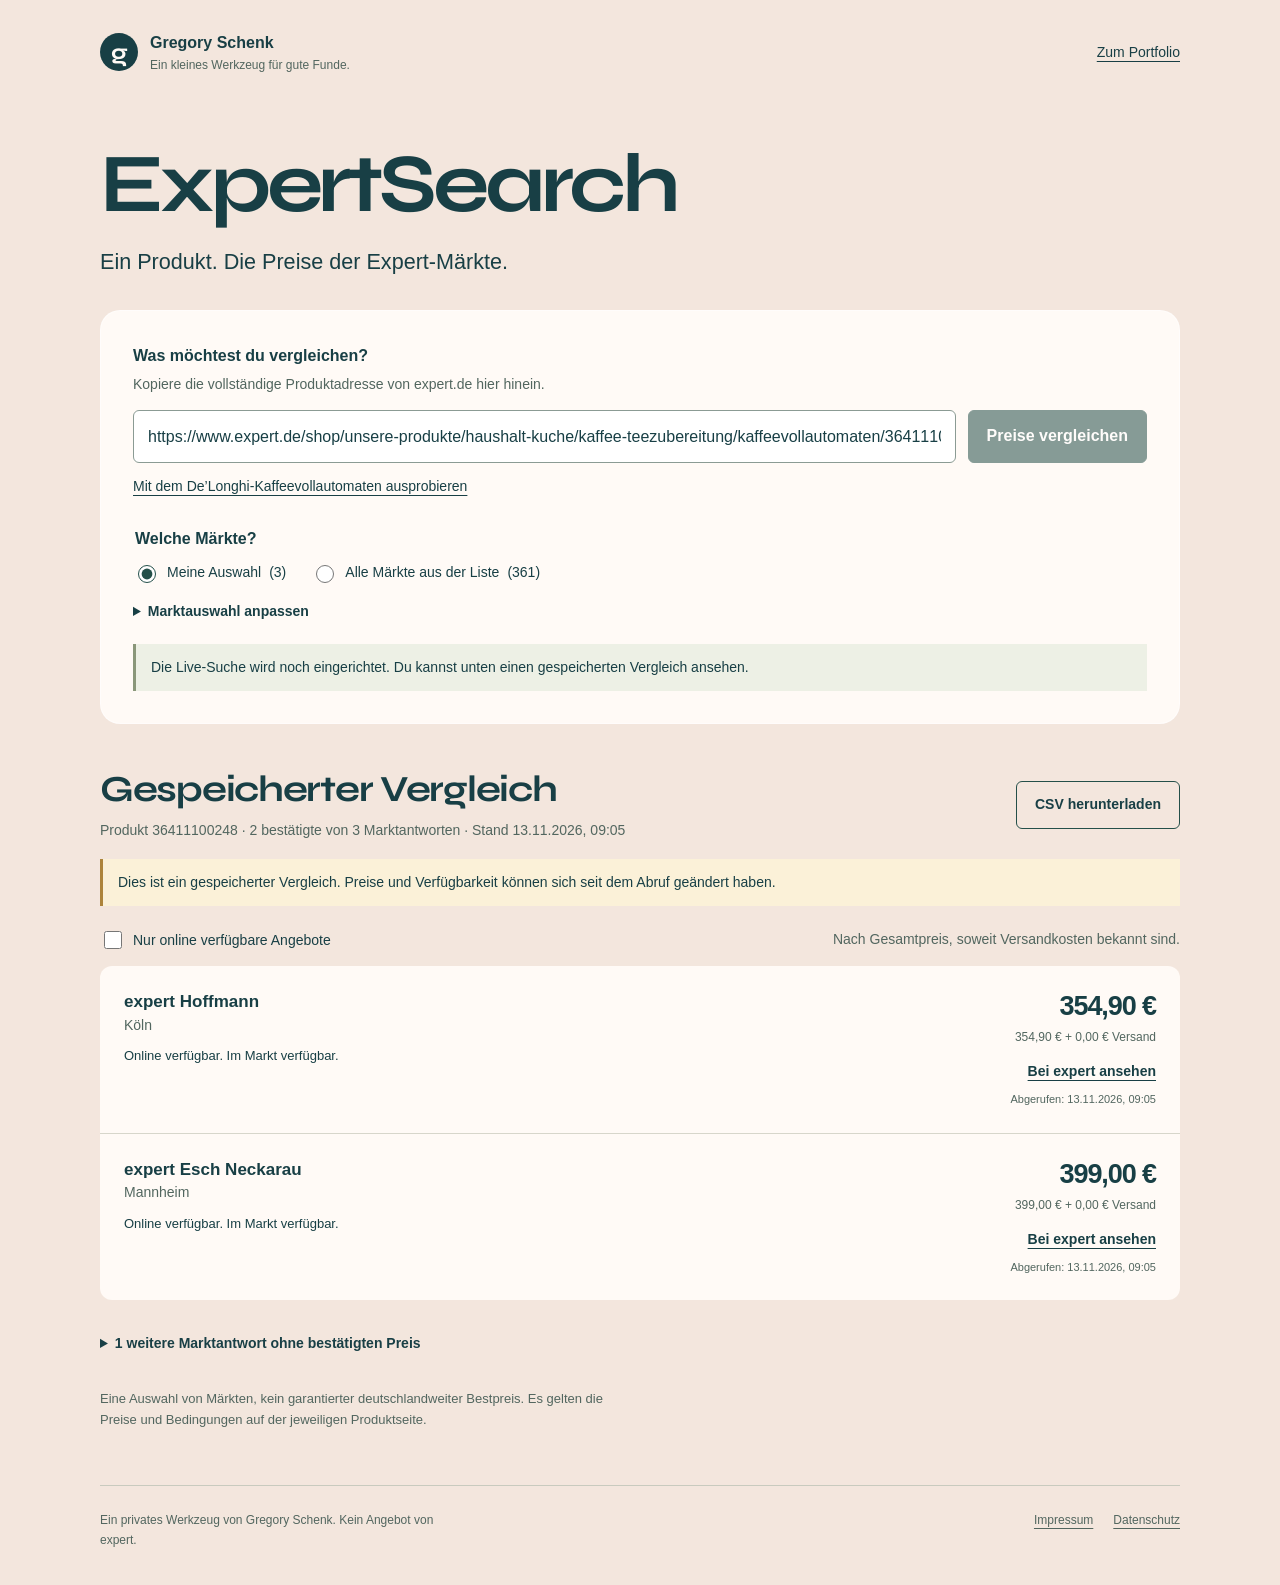
==== expertsearch/index.html @ a1eef214 "Prepare ExpertSearch subpage and read-only price service" ====
<!doctype html>
<html lang="de">
<head>
<meta charset="utf-8">
<meta name="viewport" content="width=device-width,initial-scale=1">
<meta name="robots" content="noindex">
<title>ExpertSearch · Gregory Schenk</title>
<meta name="description" content="Ein Produkt bei verschiedenen Expert-Märkten vergleichen: Preis, Versand und Verfügbarkeit im Blick.">
<link rel="stylesheet" href="./style.css">
<script type="module" src="./app.js"></script>
</head>
<body>
<a class="skip" href="#suche">Zur Suche</a>
<header class="wrap"><a class="brand" href="/"><span class="brand-mark" aria-hidden="true">g</span><span>Gregory Schenk<small>Ein kleines Werkzeug für gute Funde.</small></span></a><a class="back" href="/">Zum Portfolio</a></header>
<main class="wrap" id="suche">
<section class="intro"><h1>ExpertSearch</h1><p>Ein Produkt. Die Preise der Expert-Märkte.</p></section>
<section class="search-panel" aria-label="Produkt und Märkte auswählen">
<form id="search-form">
<label class="field-label" for="product-url">Was möchtest du vergleichen?</label>
<p class="hint" id="url-hint">Kopiere die vollständige Produktadresse von expert.de hier hinein.</p>
<div class="url-row"><input id="product-url" type="url" name="product" autocomplete="off" spellcheck="false" aria-describedby="url-hint" required placeholder="https://www.expert.de/shop/…"><button class="primary" id="submit" type="submit" disabled>Preise vergleichen</button></div>
<button class="text-button" id="example" type="button">Mit dem De’Longhi-Kaffeevollautomaten ausprobieren</button>
<fieldset class="scope"><legend>Welche Märkte?</legend><label><input type="radio" name="scope" value="selected" checked> Meine Auswahl <span id="selected-count"></span></label><label><input type="radio" name="scope" value="all"> Alle Märkte aus der Liste <span id="all-count"></span></label></fieldset>
<details id="market-picker"><summary>Marktauswahl anpassen</summary><label class="field-label" for="market-filter">Markt oder Ort suchen</label><input id="market-filter" type="search" placeholder="Zum Beispiel Köln oder Hoffmann" autocomplete="off"><div class="picker-actions"><button type="button" class="text-button" id="select-visible">Angezeigte auswählen</button><button type="button" class="text-button" id="clear-selection">Auswahl leeren</button></div><div id="market-options" class="market-options"></div></details>
<p id="live-note" class="notice" role="status">Die Suche wird geladen …</p>
<p id="form-error" role="alert" class="error" hidden></p>
<div id="progress-section" hidden><div class="progress-row"><p id="progress-label" aria-live="polite"></p><button id="cancel" class="text-button" type="button">Abbrechen</button></div><progress id="progress" max="1" value="0"></progress></div>
</form>
</section>
<section id="results-section" class="results" aria-labelledby="results-title" hidden>
<div class="results-heading"><div><h2 id="results-title">Der Vergleich</h2><p id="results-context" class="hint"></p></div><button class="secondary" id="export" type="button">CSV herunterladen</button></div>
<p id="snapshot-note" class="saved-note" hidden>Dies ist ein gespeicherter Vergleich. Preise und Verfügbarkeit können sich seit dem Abruf geändert haben.</p>
<div class="results-tools"><label><input type="checkbox" id="online-only"> Nur online verfügbare Angebote</label><p class="hint">Nach Gesamtpreis, soweit Versandkosten bekannt sind.</p></div>
<div id="offers"></div>
<details class="other-results" id="other-results" hidden><summary id="other-summary">Weitere Marktantworten</summary><div id="other-offers"></div></details>
<p class="results-footnote">Eine Auswahl von Märkten, kein garantierter deutschlandweiter Bestpreis. Es gelten die Preise und Bedingungen auf der jeweiligen Produktseite.</p>
</section>
<noscript><p class="notice">Bitte aktiviere JavaScript, um die Marktauswahl und den gespeicherten Vergleich zu sehen.</p></noscript>
</main>
<footer class="wrap"><p>Ein privates Werkzeug von Gregory Schenk. Kein Angebot von expert.</p><nav aria-label="Rechtliches"><a href="/impressum.html">Impressum</a><a href="/datenschutz.html">Datenschutz</a></nav></footer>
</body>
</html>
---- expertsearch/style.css ----
@font-face{font-family:Syne;src:url('../assets/syne-latin-700-normal.woff2') format('woff2');font-weight:700;font-display:swap}
@font-face{font-family:Syne;src:url('../assets/syne-latin-400-normal.woff2') format('woff2');font-weight:400;font-display:swap}
:root{--canvas:#f3e6dd;--paper:#fffaf6;--ink:#183f45;--muted:#52665f;--line:#d7d6cb;--accent:#244f49;--error:#8f3529}*{box-sizing:border-box}body{margin:0;background:var(--canvas);color:var(--ink);font:16px/1.6 -apple-system,BlinkMacSystemFont,'Segoe UI',sans-serif}.wrap{width:min(1080px,calc(100% - 56px));margin-inline:auto}header{display:flex;justify-content:space-between;align-items:center;padding:30px 0;gap:18px}a{color:inherit;text-underline-offset:4px}button,input{font:inherit}button{cursor:pointer}button:disabled{cursor:default;opacity:.55}button,a,input,summary{touch-action:manipulation}a:focus-visible,button:focus-visible,input:focus-visible,summary:focus-visible{outline:3px solid #b95b37;outline-offset:4px}.skip{position:absolute;top:-100px;left:20px;background:white;padding:12px;z-index:5}.skip:focus{top:10px}.brand{display:flex;gap:12px;align-items:center;text-decoration:none;font-weight:600}.brand small{display:block;font-size:12px;font-weight:400;color:var(--muted)}.brand-mark{display:grid;place-items:center;border-radius:50%;background:var(--ink);color:var(--paper);width:38px;height:38px;font-family:Syne,Arial,sans-serif;font-size:25px}.back{font-size:14px}h1,h2,h3,p{margin:0}h1,h2{font-family:Syne,Arial,sans-serif;line-height:1.1;font-weight:700}h1{font-size:clamp(2.8rem,7vw,5.2rem);letter-spacing:-.05em}h2{font-size:clamp(1.65rem,4vw,2.3rem);letter-spacing:-.035em}.intro{padding:34px 0 30px}.intro p{font-size:clamp(1.05rem,2.5vw,1.35rem);margin-top:15px}.search-panel{background:var(--paper);padding:32px;border-radius:20px;border:1px solid #ffffff90}.field-label,legend{display:block;font-weight:650;margin-bottom:5px}.hint{color:var(--muted);font-size:14px}.url-row{display:flex;gap:12px;margin:14px 0 9px}input[type=url],input[type=search]{min-width:0;width:100%;padding:13px 14px;border:1px solid #8b9b94;border-radius:6px;color:var(--ink);background:#fff;font-size:16px}input[type=url]{flex:1}.primary,.secondary{border:1px solid var(--accent);padding:12px 18px;border-radius:6px;min-height:48px;font-weight:650;line-height:1.4;white-space:nowrap}.primary{background:var(--accent);color:white}.secondary{background:transparent;color:var(--ink);font-size:14px}.primary:hover:enabled{background:#173f39}.text-button{border:0;padding:3px 0;background:transparent;color:var(--ink);text-align:left;text-decoration:underline;text-underline-offset:4px;font-size:14px}.scope{border:0;padding:0;margin:25px 0 16px;display:flex;gap:12px 25px;flex-wrap:wrap}.scope legend{margin-bottom:10px}.scope label,.results-tools label{display:flex;align-items:center;gap:8px;font-size:14px}input[type=radio],input[type=checkbox]{accent-color:var(--accent);width:18px;height:18px;flex:none}summary{cursor:pointer;font-size:14px;font-weight:600}.market-options{margin-top:12px;max-height:260px;overflow:auto;border:1px solid var(--line);border-radius:6px;background:white}.market-option{display:flex;align-items:center;gap:10px;padding:10px 14px;border-bottom:1px solid var(--line);font-size:14px}.market-option:last-child{border:0}.market-option small{display:block;color:var(--muted)}#market-picker>.field-label{margin-top:16px;font-size:14px}.picker-actions{display:flex;gap:22px;margin-top:10px;flex-wrap:wrap}.notice{margin-top:22px;padding:12px 15px;border-left:3px solid #8a977a;background:#edf0e5;font-size:14px}.error{color:var(--error);margin-top:15px;font-weight:600}.progress-row{display:flex;justify-content:space-between;gap:16px;margin-top:20px;font-size:14px}progress{width:100%;height:8px;accent-color:var(--accent);margin-top:10px}.results{margin-top:45px}.results-heading{display:flex;justify-content:space-between;gap:20px;align-items:center}.results-heading .hint{margin-top:10px;overflow-wrap:anywhere;max-width:70ch}.saved-note{margin-top:18px;background:#fbf1d8;border-left:3px solid #ad843b;padding:12px 15px;font-size:14px}.results-tools{display:flex;justify-content:space-between;gap:12px;margin:22px 0 14px;flex-wrap:wrap}.offer{display:grid;grid-template-columns:1fr auto;gap:12px 30px;padding:24px;background:var(--paper);border-bottom:1px solid var(--line)}.offer:first-child{border-radius:12px 12px 0 0}.offer:last-child{border-radius:0 0 12px 12px;border-bottom:0}.offer:only-child{border-radius:12px}.offer h3{font-size:17px;line-height:1.4;font-weight:650}.offer .city{color:var(--muted);font-size:14px}.offer .availability{font-size:13px;margin-top:10px}.offer .amount{text-align:right;min-width:155px}.offer .total{font-size:27px;line-height:1.2;letter-spacing:-.04em;font-weight:700;font-variant-numeric:tabular-nums}.offer .breakdown{font-size:12px;color:var(--muted);max-width:32ch;margin-top:6px}.offer .buy{display:inline-block;font-size:14px;font-weight:600;margin-top:13px}.offer .warning{font-size:14px;color:var(--error);grid-column:1/-1}.offer .checked{font-size:11px;color:var(--muted);margin-top:7px}.offer.unconfirmed{background:#f5eee8}.offer.unconfirmed .total{font-size:22px}.other-results{margin-top:20px}.other-results summary{padding:12px 0}.empty{padding:24px;background:var(--paper);border-radius:10px}.results-footnote{font-size:13px;color:var(--muted);margin-top:22px;max-width:75ch}footer{margin-top:55px!important;border-top:1px solid #c8cabe;padding:25px 0 35px;display:flex;justify-content:space-between;align-items:start;gap:20px;color:var(--muted);font-size:12px}footer nav{display:flex;gap:20px}footer p{max-width:55ch}[hidden]{display:none!important}@media(max-width:650px){.wrap{width:calc(100% - 32px)}header{padding:22px 0}.brand small{max-width:20ch;line-height:1.3}.back{font-size:12px}.intro{padding:20px 0 25px}.search-panel{padding:22px 18px}.url-row{flex-direction:column}.primary{width:100%}.scope{gap:12px;flex-direction:column}.results-heading{align-items:start;flex-direction:column}.results-heading .secondary{align-self:start}.offer{padding:19px;gap:14px}.offer .amount{min-width:0;max-width:155px}.offer .total{font-size:24px}.offer .breakdown{font-size:11px}.offer .availability{max-width:22ch}.results-tools{gap:10px}footer{flex-direction:column;gap:15px}}@media(prefers-reduced-motion:reduce){*{scroll-behavior:auto!important}}
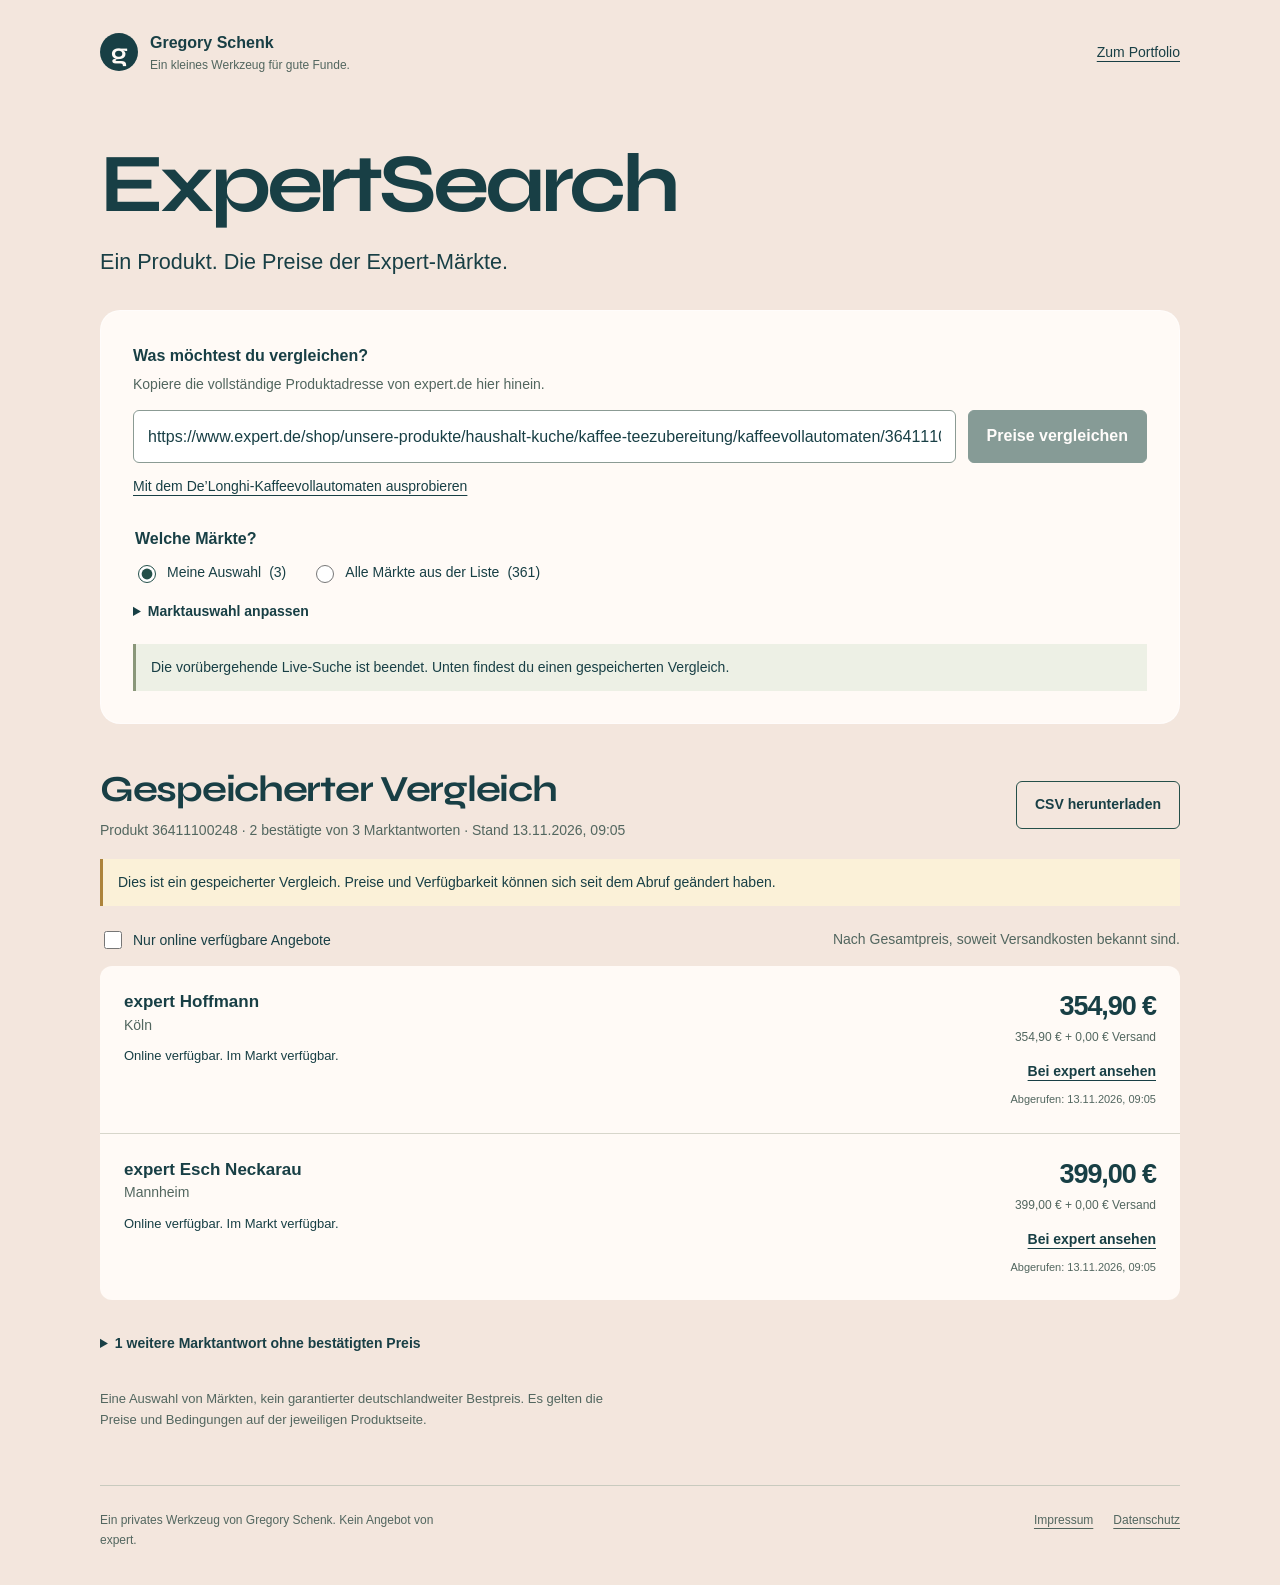
==== commit 9eefd889: "Extend temporary ExpertSearch session until Saturday 22:00 CET" ====
--- a/expertsearch/index.html
+++ b/expertsearch/index.html
@@ -7,7 +7,7 @@
 <title>ExpertSearch · Gregory Schenk</title>
 <meta name="description" content="Ein Produkt bei verschiedenen Expert-Märkten vergleichen: Preis, Versand und Verfügbarkeit im Blick.">
 <link rel="stylesheet" href="./style.css">
-<script type="module" src="./app.js"></script>
+<script type="module" src="./app.js?v=20261114-session"></script>
 </head>
 <body>
 <a class="skip" href="#suche">Zur Suche</a>
